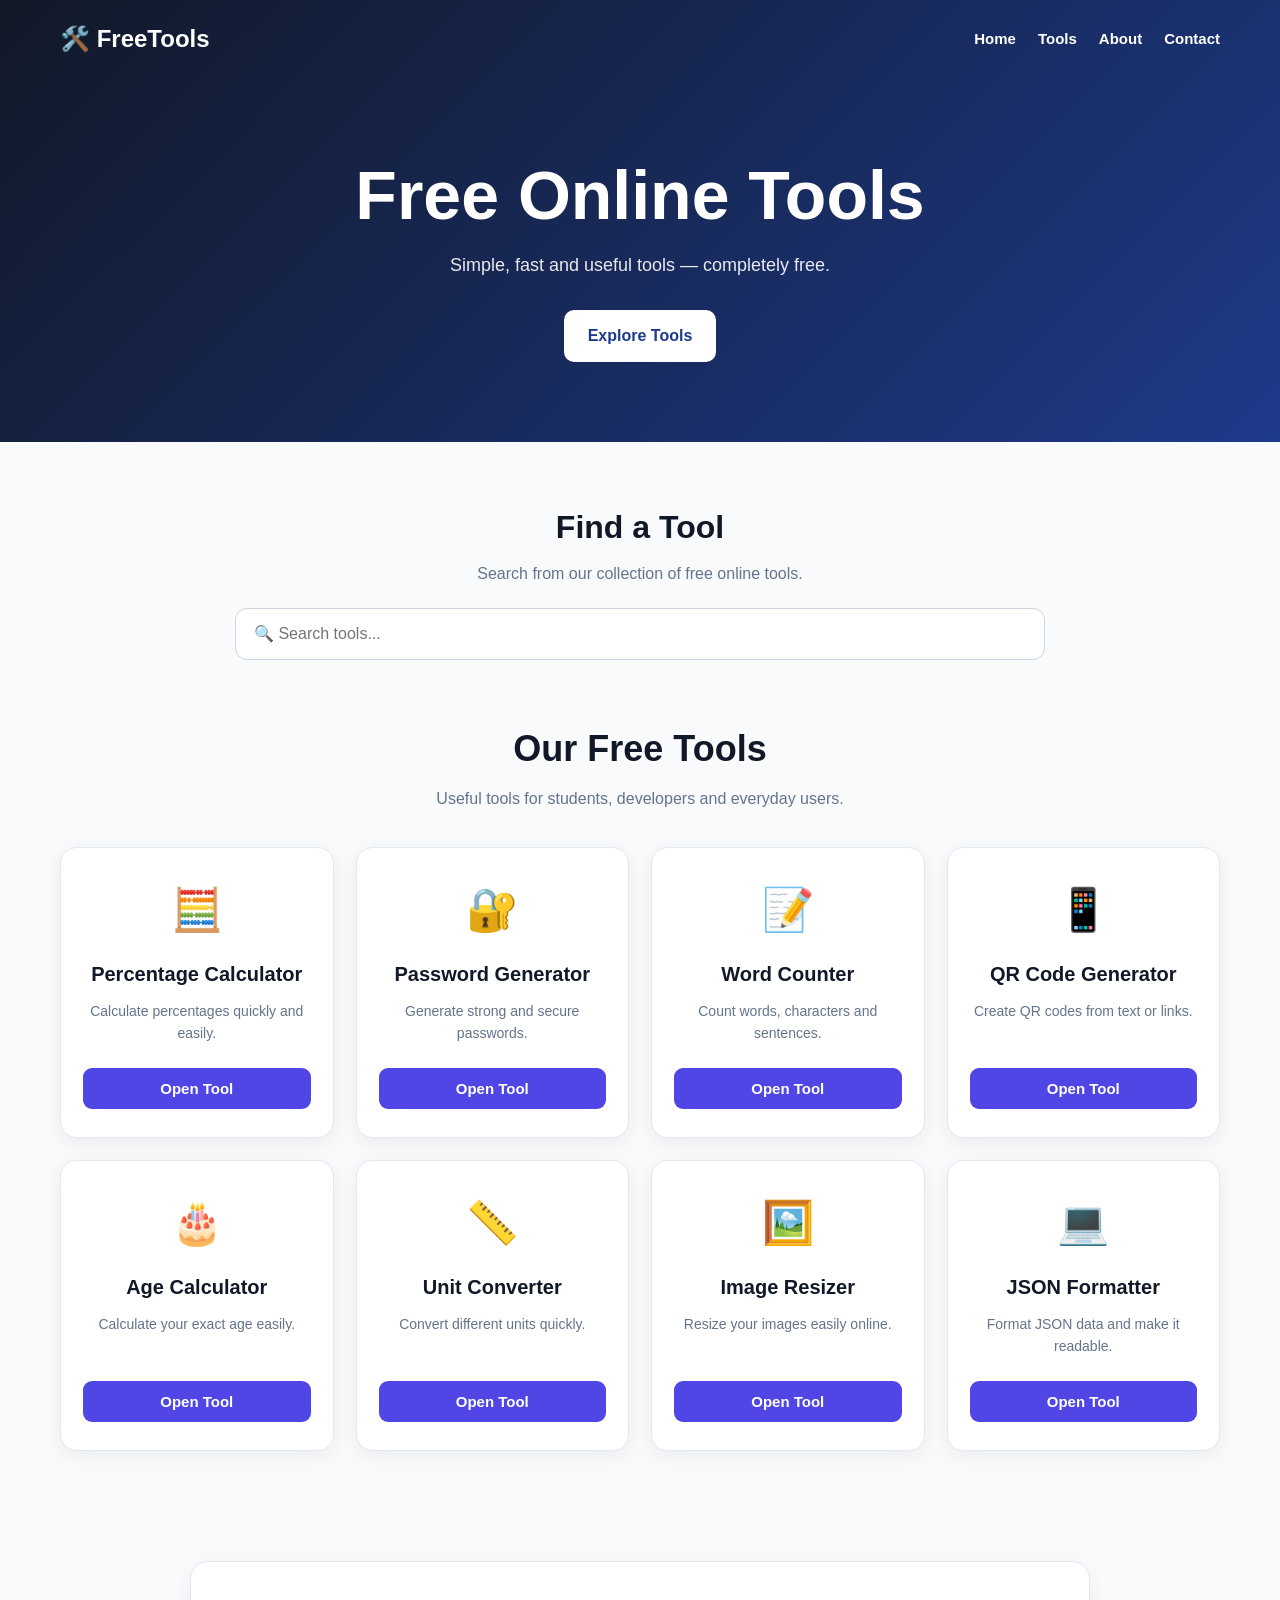
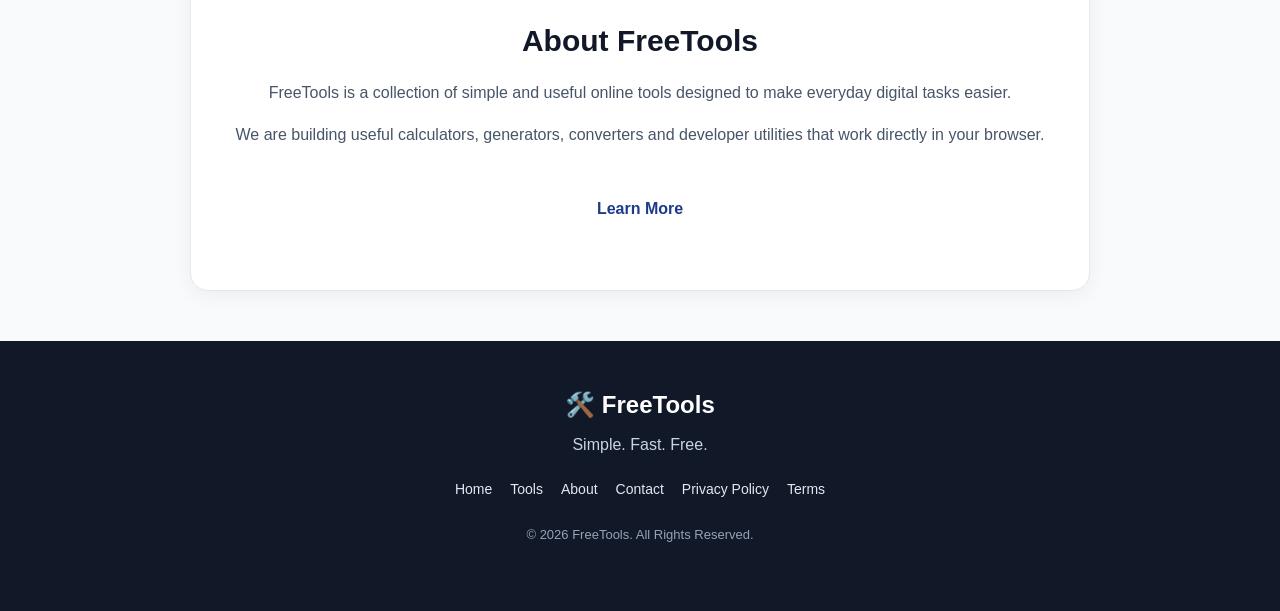
==== index.html @ 3c33c927 "Rename Index.html to index.html" ====
<!DOCTYPE html>
<html lang="en">

<head>

    <meta charset="UTF-8">

    <meta name="viewport"
        content="width=device-width, initial-scale=1.0">

    <meta name="description"
        content="Free online tools for students, developers and everyone. Use calculators, generators, converters and useful tools for free.">

    <meta name="keywords"
        content="free online tools, percentage calculator, password generator, word counter, QR code generator, age calculator, unit converter, image resizer, JSON formatter">

    <meta name="author" 
        content="FreeTools">

    <meta name="robots"
        content="index, follow">

    <meta name="theme-color"
        content="#111827">


    <!-- Open Graph -->

    <meta property="og:title"
        content="FreeTools - Free Online Tools">

    <meta property="og:description"
        content="Simple, fast and useful online tools — completely free.">

    <meta property="og:type"
        content="website">


    <title>
        FreeTools - Free Online Tools
    </title>


    <!-- CSS -->

    <link rel="stylesheet"
        href="style.css">

</head>


<body>


    <!-- ==================================================
         HEADER
    =================================================== -->

    <header class="hero">


        <!-- NAVIGATION -->

        <nav class="navbar">


            <div class="logo">
                🛠️ FreeTools
            </div>


            <div class="nav-links">

                <a href="index.html">
                    Home
                </a>

                <a href="index.html#tools">
                    Tools
                </a>

                <a href="about.html">
                    About
                </a>

                <a href="contact.html">
                    Contact
                </a>

            </div>


        </nav>



        <!-- HERO -->

        <div class="hero-content"
            id="home">


            <h1>
                Free Online Tools
            </h1>


            <p>
                Simple, fast and useful tools — completely free.
            </p>


            <a href="#tools"
                class="hero-button">

                Explore Tools

            </a>


        </div>


    </header>



    <!-- ==================================================
         MAIN
    =================================================== -->

    <main>


        <!-- SEARCH -->

        <section class="search-section">


            <h2>
                Find a Tool
            </h2>


            <p>
                Search from our collection of free online tools.
            </p>


            <div class="search-box">


                <input
                    type="text"
                    id="search"
                    placeholder="🔍 Search tools..."
                    autocomplete="off"
                    aria-label="Search tools">


            </div>


        </section>



        <!-- ==================================================
             TOOLS SECTION
        =================================================== -->

        <section class="tools-section"
            id="tools">


            <div class="section-heading">


                <h2>
                    Our Free Tools
                </h2>


                <p>
                    Useful tools for students, developers and everyday users.
                </p>


            </div>



            <div class="tools">



                <!-- ==========================================
                     PERCENTAGE CALCULATOR
                =========================================== -->

                <div class="tool-card"
                    data-name="percentage calculator">


                    <div class="tool-icon">
                        🧮
                    </div>


                    <h3>
                        Percentage Calculator
                    </h3>


                    <p>
                        Calculate percentages quickly and easily.
                    </p>


                    <button
                        onclick="openTool('percentage')">

                        Open Tool

                    </button>


                </div>



                <!-- ==========================================
                     PASSWORD GENERATOR
                =========================================== -->

                <div class="tool-card"
                    data-name="password generator">


                    <div class="tool-icon">
                        🔐
                    </div>


                    <h3>
                        Password Generator
                    </h3>


                    <p>
                        Generate strong and secure passwords.
                    </p>


                    <button
                        onclick="openTool('password')">

                        Open Tool

                    </button>


                </div>



                <!-- ==========================================
                     WORD COUNTER
                =========================================== -->

                <div class="tool-card"
                    data-name="word counter">


                    <div class="tool-icon">
                        📝
                    </div>


                    <h3>
                        Word Counter
                    </h3>


                    <p>
                        Count words, characters and sentences.
                    </p>


                    <button
                        onclick="openTool('word')">

                        Open Tool

                    </button>


                </div>



                <!-- ==========================================
                     QR CODE GENERATOR
                =========================================== -->

                <div class="tool-card"
                    data-name="qr code generator">


                    <div class="tool-icon">
                        📱
                    </div>


                    <h3>
                        QR Code Generator
                    </h3>


                    <p>
                        Create QR codes from text or links.
                    </p>


                    <button
                        onclick="openTool('qr')">

                        Open Tool

                    </button>


                </div>



                <!-- ==========================================
                     AGE CALCULATOR
                =========================================== -->

                <div class="tool-card"
                    data-name="age calculator">


                    <div class="tool-icon">
                        🎂
                    </div>


                    <h3>
                        Age Calculator
                    </h3>


                    <p>
                        Calculate your exact age easily.
                    </p>


                    <button
                        onclick="openTool('age')">

                        Open Tool

                    </button>


                </div>



                <!-- ==========================================
                     UNIT CONVERTER
                =========================================== -->

                <div class="tool-card"
                    data-name="unit converter">


                    <div class="tool-icon">
                        📏
                    </div>


                    <h3>
                        Unit Converter
                    </h3>


                    <p>
                        Convert different units quickly.
                    </p>


                    <button
                        onclick="openTool('unit')">

                        Open Tool

                    </button>


                </div>



                <!-- ==========================================
                     IMAGE RESIZER
                =========================================== -->

                <div class="tool-card"
                    data-name="image resizer">


                    <div class="tool-icon">
                        🖼️
                    </div>


                    <h3>
                        Image Resizer
                    </h3>


                    <p>
                        Resize your images easily online.
                    </p>


                    <button
                        onclick="openTool('image')">

                        Open Tool

                    </button>


                </div>



                <!-- ==========================================
                     JSON FORMATTER
                =========================================== -->

                <div class="tool-card"
                    data-name="json formatter">


                    <div class="tool-icon">
                        💻
                    </div>


                    <h3>
                        JSON Formatter
                    </h3>


                    <p>
                        Format JSON data and make it readable.
                    </p>


                    <button
                        onclick="openTool('json')">

                        Open Tool

                    </button>


                </div>


            </div>



            <!-- NO SEARCH RESULTS -->

            <div id="noResults"
                class="no-results">


                <h3>
                    😕 No tools found
                </h3>


                <p>
                    Try searching with another keyword.
                </p>


            </div>


        </section>



        <!-- ==================================================
             ABOUT PREVIEW
        =================================================== -->

        <section class="about-section">


            <h2>
                About FreeTools
            </h2>


            <p>
                FreeTools is a collection of simple and useful
                online tools designed to make everyday digital
                tasks easier.
            </p>


            <p>
                We are building useful calculators, generators,
                converters and developer utilities that work
                directly in your browser.
            </p>


            <a href="about.html"
                class="hero-button"
                style="margin-top:20px;">

                Learn More

            </a>


        </section>


    </main>



    <!-- ==================================================
         FOOTER
    =================================================== -->

    <footer>


        <div class="footer-content">


            <h3>
                🛠️ FreeTools
            </h3>


            <p>
                Simple. Fast. Free.
            </p>



            <div class="footer-links">


                <a href="index.html">
                    Home
                </a>


                <a href="index.html#tools">
                    Tools
                </a>


                <a href="about.html">
                    About
                </a>


                <a href="contact.html">
                    Contact
                </a>


                <a href="privacy.html">
                    Privacy Policy
                </a>


                <a href="terms.html">
                    Terms
                </a>


            </div>



            <p class="copyright">
                © 2026 FreeTools. All Rights Reserved.
            </p>


        </div>


    </footer>



    <!-- ==================================================
         TOOL MODAL
    =================================================== -->

    <div id="toolModal"
        class="modal">


        <div class="modal-content">


            <button
                class="close-button"
                onclick="closeTool()"
                aria-label="Close">

                ✕

            </button>


            <div id="toolContent">


                <h2>
                    Tool
                </h2>


                <p>
                    Tool will appear here.
                </p>


            </div>


        </div>


    </div>



    <!-- ==================================================
         JAVASCRIPT
    =================================================== -->

    <script src="script.js"></script>


</body>

</html>
---- style.css ----
/* =====================================================
   GLOBAL RESET
===================================================== */

* {
    box-sizing: border-box;
    margin: 0;
    padding: 0;
}


html {
    scroll-behavior: smooth;
}


body {
    font-family: Arial, Helvetica, sans-serif;
    background: #f8fafc;
    color: #111827;
    line-height: 1.6;
}


/* =====================================================
   HEADER / HERO
===================================================== */

.hero {
    background: linear-gradient(
        135deg,
        #111827,
        #1e3a8a
    );

    color: white;
}


.navbar {
    width: 100%;
    max-width: 1200px;
    margin: auto;

    padding: 20px;

    display: flex;
    align-items: center;
    justify-content: space-between;

    gap: 20px;
}


.logo {
    font-size: 24px;
    font-weight: 700;

    white-space: nowrap;
}


.nav-links {
    display: flex;
    align-items: center;
    gap: 22px;
}


.nav-links a {
    color: white;
    text-decoration: none;

    font-size: 15px;
    font-weight: 600;

    transition: opacity 0.2s ease;
}


.nav-links a:hover {
    opacity: 0.75;
}


/* =====================================================
   HERO CONTENT
===================================================== */

.hero-content {
    max-width: 900px;

    margin: auto;

    padding: 80px 20px;

    text-align: center;
}


.hero-content h1 {
    font-size: clamp(38px, 7vw, 68px);

    line-height: 1.1;

    margin-bottom: 18px;
}


.hero-content p {
    max-width: 650px;

    margin: 0 auto 30px;

    font-size: 18px;

    opacity: 0.9;
}


.hero-button {
    display: inline-block;

    padding: 13px 24px;

    background: white;
    color: #1e3a8a;

    border-radius: 10px;

    text-decoration: none;

    font-weight: 700;

    transition:
        transform 0.2s ease,
        box-shadow 0.2s ease;
}


.hero-button:hover {
    transform: translateY(-2px);

    box-shadow:
        0 8px 20px rgba(0, 0, 0, 0.15);
}


/* =====================================================
   SEARCH SECTION
===================================================== */

.search-section {
    max-width: 850px;

    margin: auto;

    padding: 60px 20px 30px;

    text-align: center;
}


.search-section h2 {
    font-size: 32px;

    margin-bottom: 8px;
}


.search-section p {
    color: #64748b;

    margin-bottom: 22px;
}


.search-box {
    width: 100%;
}


.search-box input {
    width: 100%;

    padding: 16px 18px;

    border: 1px solid #cbd5e1;

    border-radius: 12px;

    background: white;

    font-size: 16px;

    outline: none;

    transition:
        border-color 0.2s ease,
        box-shadow 0.2s ease;
}


.search-box input:focus {
    border-color: #4f46e5;

    box-shadow:
        0 0 0 3px rgba(79, 70, 229, 0.12);
}


/* =====================================================
   TOOLS SECTION
===================================================== */

.tools-section {
    max-width: 1200px;

    margin: auto;

    padding: 30px 20px 70px;
}


.section-heading {
    text-align: center;

    margin-bottom: 35px;
}


.section-heading h2 {
    font-size: 36px;

    margin-bottom: 8px;
}


.section-heading p {
    color: #64748b;
}


/* =====================================================
   TOOL GRID
===================================================== */

.tools {
    display: grid;

    grid-template-columns:
        repeat(4, minmax(0, 1fr));

    gap: 22px;
}


.tool-card {
    background: white;

    border: 1px solid #e2e8f0;

    border-radius: 16px;

    padding: 28px 22px;

    text-align: center;

    box-shadow:
        0 5px 20px rgba(15, 23, 42, 0.06);

    transition:
        transform 0.2s ease,
        box-shadow 0.2s ease;
}


.tool-card:hover {
    transform: translateY(-5px);

    box-shadow:
        0 12px 28px rgba(15, 23, 42, 0.12);
}


.tool-icon {
    font-size: 42px;

    margin-bottom: 15px;
}


.tool-card h3 {
    font-size: 20px;

    margin-bottom: 10px;
}


.tool-card p {
    color: #64748b;

    font-size: 14px;

    min-height: 48px;

    margin-bottom: 20px;
}


.tool-card button {
    width: 100%;

    border: none;

    padding: 12px 18px;

    border-radius: 9px;

    background: #4f46e5;

    color: white;

    font-size: 15px;

    font-weight: 700;

    cursor: pointer;

    transition:
        background 0.2s ease,
        transform 0.2s ease;
}


.tool-card button:hover {
    background: #3730a3;

    transform: translateY(-1px);
}


/* =====================================================
   NO RESULTS
===================================================== */

.no-results {
    display: none;

    text-align: center;

    padding: 50px 20px;

    color: #64748b;
}


.no-results h3 {
    font-size: 24px;

    margin-bottom: 8px;

    color: #111827;
}


/* =====================================================
   ABOUT SECTION
===================================================== */

.about-section {
    max-width: 900px;

    margin: 40px auto;

    padding: 55px 30px;

    background: white;

    border-radius: 18px;

    border: 1px solid #e2e8f0;

    box-shadow:
        0 5px 20px rgba(15, 23, 42, 0.05);

    text-align: center;
}


.about-section h2 {
    font-size: 30px;

    margin-bottom: 15px;
}


.about-section p {
    color: #475569;

    margin-bottom: 16px;
}


/* =====================================================
   FOOTER
===================================================== */

footer {
    background: #111827;

    color: white;

    margin-top: 50px;
}


.footer-content {
    max-width: 1100px;

    margin: auto;

    padding: 45px 20px;

    text-align: center;
}


.footer-content h3 {
    font-size: 24px;

    margin-bottom: 8px;
}


.footer-content > p {
    color: #cbd5e1;

    margin-bottom: 20px;
}


.footer-links {
    display: flex;

    justify-content: center;

    flex-wrap: wrap;

    gap: 18px;

    margin: 20px 0;
}


.footer-links a {
    color: #e2e8f0;

    text-decoration: none;

    font-size: 14px;
}


.footer-links a:hover {
    text-decoration: underline;
}


.footer-content .copyright {
    margin-top: 25px;

    font-size: 13px;

    color: #94a3b8;
}


/* =====================================================
   MODAL
===================================================== */

.modal {
    display: none;

    position: fixed;

    z-index: 9999;

    inset: 0;

    width: 100%;
    height: 100%;

    background: rgba(15, 23, 42, 0.75);

    padding: 20px;

    overflow-y: auto;
}


.modal-content {
    position: relative;

    max-width: 650px;

    width: 100%;

    margin: 60px auto;

    padding: 30px;

    background: white;

    border-radius: 16px;

    box-shadow:
        0 20px 50px rgba(0, 0, 0, 0.25);
}


.close-button {
    position: absolute;

    top: 12px;
    right: 15px;

    width: 38px;
    height: 38px;

    border: none;

    border-radius: 50%;

    background: #f1f5f9;

    color: #111827;

    font-size: 22px;

    cursor: pointer;
}


.close-button:hover {
    background: #e2e8f0;
}


/* =====================================================
   FORM ELEMENTS INSIDE TOOLS
===================================================== */

.modal-content input,
.modal-content textarea,
.modal-content select {
    width: 100%;

    padding: 12px;

    margin: 8px 0 15px;

    border: 1px solid #cbd5e1;

    border-radius: 8px;

    font-size: 15px;

    outline: none;
}


.modal-content input:focus,
.modal-content textarea:focus,
.modal-content select:focus {
    border-color: #4f46e5;
}


.modal-content button {
    padding: 11px 18px;

    border: none;

    border-radius: 8px;

    background: #4f46e5;

    color: white;

    font-weight: 700;

    cursor: pointer;
}


/* =====================================================
   RESPONSIVE - TABLET
===================================================== */

@media (max-width: 1000px) {

    .tools {
        grid-template-columns:
            repeat(2, minmax(0, 1fr));
    }

}


/* =====================================================
   RESPONSIVE - MOBILE
===================================================== */

@media (max-width: 650px) {


    .navbar {
        flex-direction: column;

        padding: 18px 15px;

        gap: 14px;
    }


    .logo {
        font-size: 22px;
    }


    .nav-links {
        width: 100%;

        justify-content: center;

        gap: 14px;

        flex-wrap: wrap;
    }


    .nav-links a {
        font-size: 14px;
    }


    .hero-content {
        padding:
            60px 18px;
    }


    .hero-content h1 {
        font-size: 40px;
    }


    .hero-content p {
        font-size: 16px;
    }


    .search-section {
        padding:
            45px 15px 25px;
    }


    .search-section h2 {
        font-size: 28px;
    }


    .tools-section {
        padding:
            25px 15px 50px;
    }


    .section-heading h2 {
        font-size: 29px;
    }


    .tools {
        grid-template-columns: 1fr;

        gap: 16px;
    }


    .tool-card {
        padding: 25px 20px;
    }


    .about-section {
        margin:
            25px 15px;

        padding:
            35px 20px;

        border-radius: 14px;
    }


    .about-section h2 {
        font-size: 26px;
    }


    .modal {
        padding: 12px;
    }


    .modal-content {
        margin: 25px auto;

        padding: 25px 18px;
    }


    .footer-content {
        padding:
            35px 15px;
    }


    .footer-links {
        gap: 12px 16px;
    }

}


/* =====================================================
   EXTRA SMALL PHONES
===================================================== */

@media (max-width: 380px) {

    .hero-content h1 {
        font-size: 34px;
    }


    .nav-links {
        gap: 10px;
    }


    .nav-links a {
        font-size: 13px;
    }


    .tool-icon {
        font-size: 36px;
    }

}
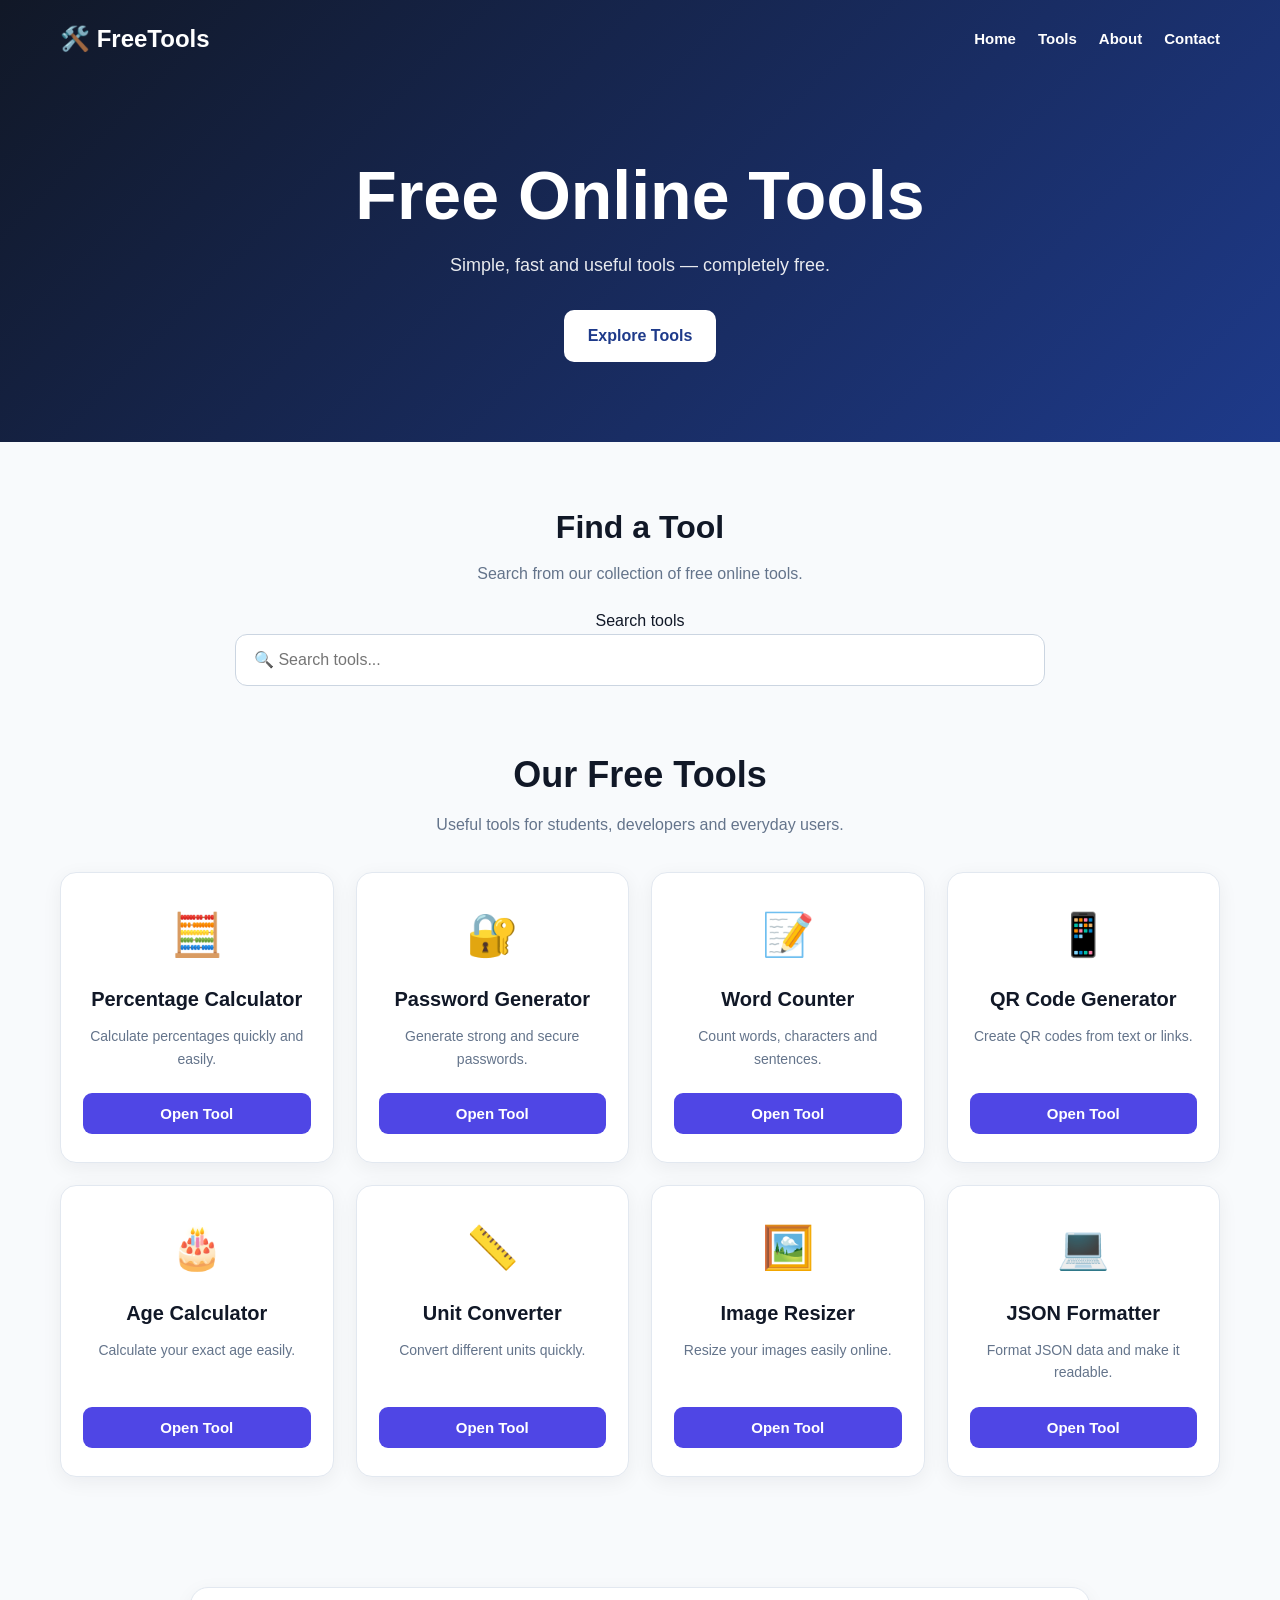
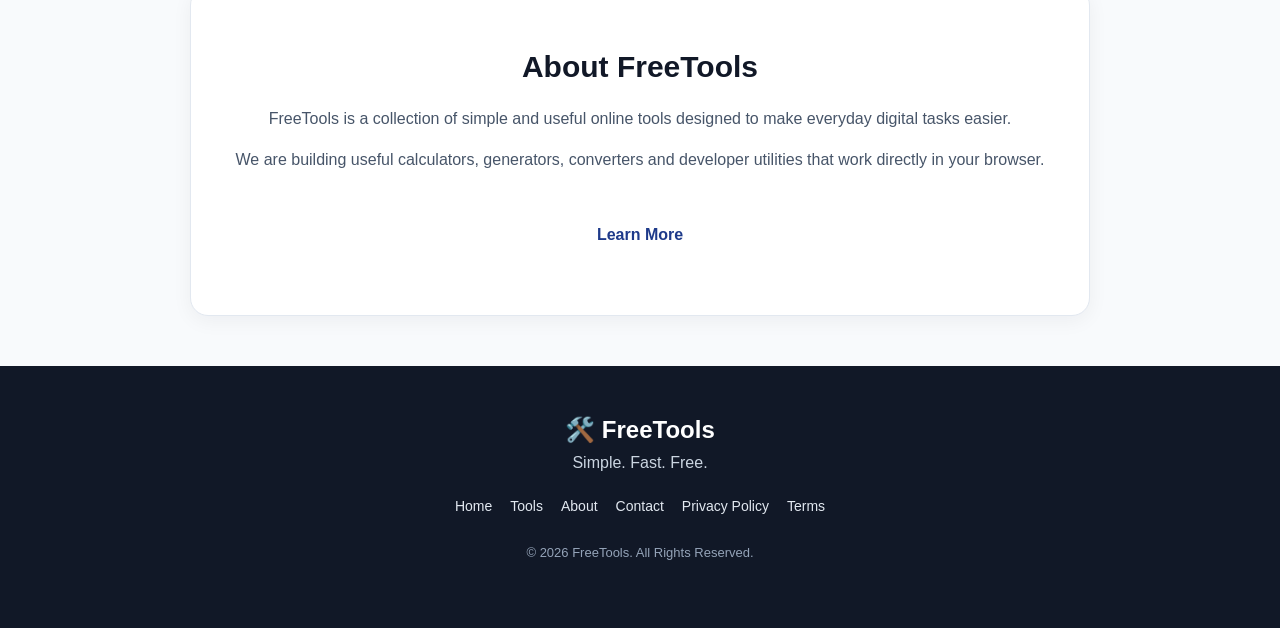
==== commit 4cac609d: "Refactor index.html for SEO improvements Updated meta tags for better SEO and added canonical URL." ====
--- a/index.html
+++ b/index.html
@@ -9,12 +9,9 @@
         content="width=device-width, initial-scale=1.0">
 
     <meta name="description"
-        content="Free online tools for students, developers and everyone. Use calculators, generators, converters and useful tools for free.">
-
-    <meta name="keywords"
-        content="free online tools, percentage calculator, password generator, word counter, QR code generator, age calculator, unit converter, image resizer, JSON formatter">
-
-    <meta name="author" 
+        content="Free online tools for students, developers and everyday users. Use our percentage calculator, password generator, word counter, QR code generator, age calculator, unit converter, image resizer and JSON formatter.">
+
+    <meta name="author"
         content="FreeTools">
 
     <meta name="robots"
@@ -24,17 +21,28 @@
         content="#111827">
 
 
+    <!-- Canonical URL -->
+
+    <link rel="canonical"
+        href="https://ankitcc2024-dev.github.io/free-tools/">
+
+
     <!-- Open Graph -->
 
     <meta property="og:title"
         content="FreeTools - Free Online Tools">
 
     <meta property="og:description"
-        content="Simple, fast and useful online tools — completely free.">
+        content="Simple, fast and useful online tools for students, developers and everyday users.">
 
     <meta property="og:type"
         content="website">
 
+    <meta property="og:url"
+        content="https://ankitcc2024-dev.github.io/free-tools/">
+
+
+    <!-- Page Title -->
 
     <title>
         FreeTools - Free Online Tools
@@ -58,10 +66,10 @@
 
     <header class="hero">
 
-
         <!-- NAVIGATION -->
 
-        <nav class="navbar">
+        <nav class="navbar"
+            aria-label="Main navigation">
 
 
             <div class="logo">
@@ -126,18 +134,21 @@
 
 
     <!-- ==================================================
-         MAIN
+         MAIN CONTENT
     =================================================== -->
 
     <main>
 
 
-        <!-- SEARCH -->
-
-        <section class="search-section">
-
-
-            <h2>
+        <!-- ==================================================
+             SEARCH
+        =================================================== -->
+
+        <section class="search-section"
+            aria-labelledby="search-heading">
+
+
+            <h2 id="search-heading">
                 Find a Tool
             </h2>
 
@@ -150,8 +161,17 @@
             <div class="search-box">
 
 
+                <label
+                    for="search"
+                    class="sr-only">
+
+                    Search tools
+
+                </label>
+
+
                 <input
-                    type="text"
+                    type="search"
                     id="search"
                     placeholder="🔍 Search tools..."
                     autocomplete="off"
@@ -166,17 +186,18 @@
 
 
         <!-- ==================================================
-             TOOLS SECTION
+             TOOLS
         =================================================== -->
 
         <section class="tools-section"
-            id="tools">
+            id="tools"
+            aria-labelledby="tools-heading">
 
 
             <div class="section-heading">
 
 
-                <h2>
+                <h2 id="tools-heading">
                     Our Free Tools
                 </h2>
 
@@ -198,12 +219,15 @@
                      PERCENTAGE CALCULATOR
                 =========================================== -->
 
-                <div class="tool-card"
+                <article class="tool-card"
                     data-name="percentage calculator">
 
 
-                    <div class="tool-icon">
+                    <div class="tool-icon"
+                        aria-hidden="true">
+
                         🧮
+
                     </div>
 
 
@@ -218,6 +242,7 @@
 
 
                     <button
+                        type="button"
                         onclick="openTool('percentage')">
 
                         Open Tool
@@ -225,7 +250,7 @@
                     </button>
 
 
-                </div>
+                </article>
 
 
 
@@ -233,12 +258,15 @@
                      PASSWORD GENERATOR
                 =========================================== -->
 
-                <div class="tool-card"
+                <article class="tool-card"
                     data-name="password generator">
 
 
-                    <div class="tool-icon">
+                    <div class="tool-icon"
+                        aria-hidden="true">
+
                         🔐
+
                     </div>
 
 
@@ -253,6 +281,7 @@
 
 
                     <button
+                        type="button"
                         onclick="openTool('password')">
 
                         Open Tool
@@ -260,7 +289,7 @@
                     </button>
 
 
-                </div>
+                </article>
 
 
 
@@ -268,12 +297,15 @@
                      WORD COUNTER
                 =========================================== -->
 
-                <div class="tool-card"
+                <article class="tool-card"
                     data-name="word counter">
 
 
-                    <div class="tool-icon">
+                    <div class="tool-icon"
+                        aria-hidden="true">
+
                         📝
+
                     </div>
 
 
@@ -288,6 +320,7 @@
 
 
                     <button
+                        type="button"
                         onclick="openTool('word')">
 
                         Open Tool
@@ -295,7 +328,7 @@
                     </button>
 
 
-                </div>
+                </article>
 
 
 
@@ -303,12 +336,15 @@
                      QR CODE GENERATOR
                 =========================================== -->
 
-                <div class="tool-card"
+                <article class="tool-card"
                     data-name="qr code generator">
 
 
-                    <div class="tool-icon">
+                    <div class="tool-icon"
+                        aria-hidden="true">
+
                         📱
+
                     </div>
 
 
@@ -323,6 +359,7 @@
 
 
                     <button
+                        type="button"
                         onclick="openTool('qr')">
 
                         Open Tool
@@ -330,7 +367,7 @@
                     </button>
 
 
-                </div>
+                </article>
 
 
 
@@ -338,12 +375,15 @@
                      AGE CALCULATOR
                 =========================================== -->
 
-                <div class="tool-card"
+                <article class="tool-card"
                     data-name="age calculator">
 
 
-                    <div class="tool-icon">
+                    <div class="tool-icon"
+                        aria-hidden="true">
+
                         🎂
+
                     </div>
 
 
@@ -358,6 +398,7 @@
 
 
                     <button
+                        type="button"
                         onclick="openTool('age')">
 
                         Open Tool
@@ -365,7 +406,7 @@
                     </button>
 
 
-                </div>
+                </article>
 
 
 
@@ -373,12 +414,15 @@
                      UNIT CONVERTER
                 =========================================== -->
 
-                <div class="tool-card"
+                <article class="tool-card"
                     data-name="unit converter">
 
 
-                    <div class="tool-icon">
+                    <div class="tool-icon"
+                        aria-hidden="true">
+
                         📏
+
                     </div>
 
 
@@ -393,6 +437,7 @@
 
 
                     <button
+                        type="button"
                         onclick="openTool('unit')">
 
                         Open Tool
@@ -400,7 +445,7 @@
                     </button>
 
 
-                </div>
+                </article>
 
 
 
@@ -408,12 +453,15 @@
                      IMAGE RESIZER
                 =========================================== -->
 
-                <div class="tool-card"
+                <article class="tool-card"
                     data-name="image resizer">
 
 
-                    <div class="tool-icon">
+                    <div class="tool-icon"
+                        aria-hidden="true">
+
                         🖼️
+
                     </div>
 
 
@@ -428,6 +476,7 @@
 
 
                     <button
+                        type="button"
                         onclick="openTool('image')">
 
                         Open Tool
@@ -435,7 +484,7 @@
                     </button>
 
 
-                </div>
+                </article>
 
 
 
@@ -443,12 +492,15 @@
                      JSON FORMATTER
                 =========================================== -->
 
-                <div class="tool-card"
+                <article class="tool-card"
                     data-name="json formatter">
 
 
-                    <div class="tool-icon">
+                    <div class="tool-icon"
+                        aria-hidden="true">
+
                         💻
+
                     </div>
 
 
@@ -463,6 +515,7 @@
 
 
                     <button
+                        type="button"
                         onclick="openTool('json')">
 
                         Open Tool
@@ -470,7 +523,7 @@
                     </button>
 
 
-                </div>
+                </article>
 
 
             </div>
@@ -480,7 +533,9 @@
             <!-- NO SEARCH RESULTS -->
 
             <div id="noResults"
-                class="no-results">
+                class="no-results"
+                role="status"
+                aria-live="polite">
 
 
                 <h3>
@@ -501,13 +556,14 @@
 
 
         <!-- ==================================================
-             ABOUT PREVIEW
+             ABOUT
         =================================================== -->
 
-        <section class="about-section">
-
-
-            <h2>
+        <section class="about-section"
+            aria-labelledby="about-heading">
+
+
+            <h2 id="about-heading">
                 About FreeTools
             </h2>
 
@@ -552,9 +608,9 @@
         <div class="footer-content">
 
 
-            <h3>
+            <h2>
                 🛠️ FreeTools
-            </h3>
+            </h2>
 
 
             <p>
@@ -563,7 +619,8 @@
 
 
 
-            <div class="footer-links">
+            <nav class="footer-links"
+                aria-label="Footer navigation">
 
 
                 <a href="index.html">
@@ -596,7 +653,7 @@
                 </a>
 
 
-            </div>
+            </nav>
 
 
 
@@ -617,7 +674,10 @@
     =================================================== -->
 
     <div id="toolModal"
-        class="modal">
+        class="modal"
+        role="dialog"
+        aria-modal="true"
+        aria-labelledby="toolContentTitle">
 
 
         <div class="modal-content">
@@ -625,8 +685,9 @@
 
             <button
                 class="close-button"
+                type="button"
                 onclick="closeTool()"
-                aria-label="Close">
+                aria-label="Close tool">
 
                 ✕
 
@@ -636,7 +697,7 @@
             <div id="toolContent">
 
 
-                <h2>
+                <h2 id="toolContentTitle">
                     Tool
                 </h2>
 
